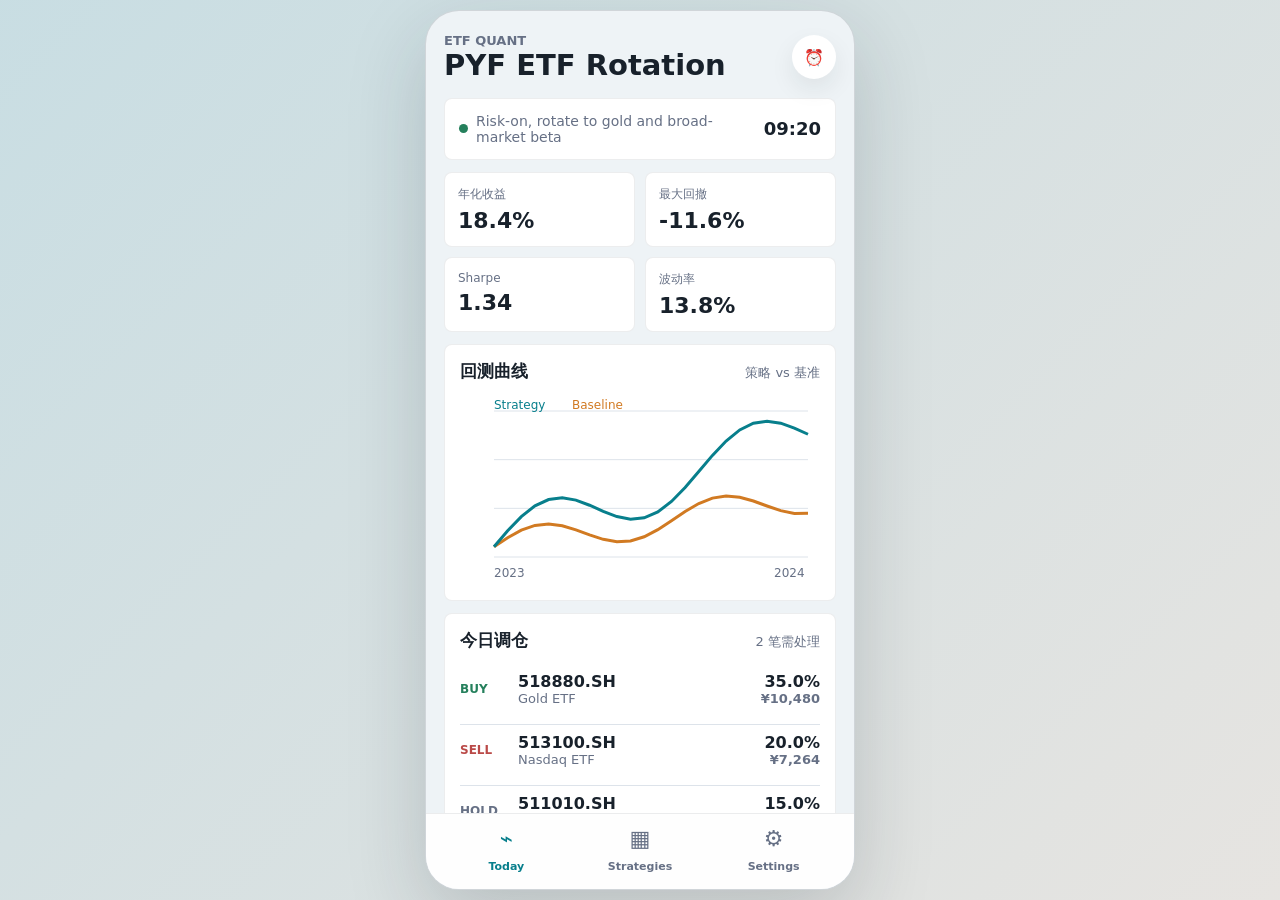
==== demos/ios-mobile/index.html @ 1123a661 "Add iOS quant app demo" ====
<!doctype html>
<html lang="zh-CN">
  <head>
    <meta charset="utf-8" />
    <meta name="viewport" content="width=device-width, initial-scale=1" />
    <title>ETF Quant iOS Demo</title>
    <link rel="stylesheet" href="./style.css" />
  </head>
  <body>
    <main class="phone-shell" aria-label="ETF Quant iOS demo">
      <section class="screen" data-view="today">
        <header class="topbar">
          <div>
            <p class="eyebrow">ETF Quant</p>
            <h1 id="strategyName">PYF ETF Rotation</h1>
          </div>
          <button class="icon-button" id="notifyButton" title="设置提醒" aria-label="设置提醒">⏰</button>
        </header>

        <section class="signal-panel">
          <div>
            <span class="status-dot"></span>
            <span id="latestSignal">Risk-on, rotate to gold and broad-market beta</span>
          </div>
          <strong id="reminderTime">09:20</strong>
        </section>

        <section class="metric-grid" aria-label="策略指标">
          <article>
            <span>年化收益</span>
            <strong id="annualReturn">18.4%</strong>
          </article>
          <article>
            <span>最大回撤</span>
            <strong id="maxDrawdown">-11.6%</strong>
          </article>
          <article>
            <span>Sharpe</span>
            <strong id="sharpe">1.34</strong>
          </article>
          <article>
            <span>波动率</span>
            <strong id="volatility">13.8%</strong>
          </article>
        </section>

        <section class="card chart-card">
          <div class="section-head">
            <h2>回测曲线</h2>
            <span>策略 vs 基准</span>
          </div>
          <canvas id="equityCanvas" width="640" height="320"></canvas>
        </section>

        <section class="card">
          <div class="section-head">
            <h2>今日调仓</h2>
            <span id="orderSummary">2 笔需处理</span>
          </div>
          <div id="ordersList" class="orders-list"></div>
        </section>
      </section>

      <section class="screen hidden" data-view="strategies">
        <header class="topbar compact">
          <div>
            <p class="eyebrow">选择策略</p>
            <h1>Strategies</h1>
          </div>
        </header>
        <div id="strategyList" class="strategy-list"></div>
        <section class="card">
          <div class="section-head">
            <h2>目标权重</h2>
            <span id="allocationName">PYF ETF Rotation</span>
          </div>
          <div id="allocationList" class="allocation-list"></div>
        </section>
      </section>

      <section class="screen hidden" data-view="settings">
        <header class="topbar compact">
          <div>
            <p class="eyebrow">提醒设置</p>
            <h1>Settings</h1>
          </div>
        </header>
        <section class="card settings-card">
          <label for="timeInput">每日提醒时间</label>
          <input id="timeInput" type="time" value="09:20" />
          <button id="saveReminderButton">保存提醒</button>
          <p id="permissionText">浏览器 demo 会模拟提醒设置；原生 iOS 版本使用本地通知。</p>
        </section>
        <section class="card">
          <div class="section-head">
            <h2>后续数据连接</h2>
          </div>
          <p class="body-copy">当前 demo 使用内置样例数据。下一步可以把策略列表、调仓计划和回测曲线接到现有 Python 服务。</p>
        </section>
      </section>

      <nav class="tabbar" aria-label="主导航">
        <button class="active" data-tab="today" aria-label="今日">⌁<span>Today</span></button>
        <button data-tab="strategies" aria-label="策略">▦<span>Strategies</span></button>
        <button data-tab="settings" aria-label="设置">⚙<span>Settings</span></button>
      </nav>
    </main>
    <div id="toast" class="toast" role="status"></div>
    <script src="./app.js"></script>
  </body>
</html>
---- demos/ios-mobile/style.css ----
:root {
  color-scheme: light;
  --ink: #18212b;
  --muted: #667085;
  --line: #dde3ea;
  --paper: #ffffff;
  --wash: #eef3f6;
  --teal: #087f8c;
  --green: #25805c;
  --red: #ba4a48;
  --orange: #d17a22;
  --blue: #4769b2;
}

* {
  box-sizing: border-box;
}

body {
  margin: 0;
  min-height: 100vh;
  display: grid;
  place-items: center;
  background:
    linear-gradient(135deg, rgba(8, 127, 140, 0.14), rgba(209, 122, 34, 0.08)),
    #e8edf1;
  font-family: ui-sans-serif, system-ui, -apple-system, BlinkMacSystemFont, "Segoe UI", sans-serif;
  color: var(--ink);
}

button,
input {
  font: inherit;
}

.phone-shell {
  width: min(100vw, 430px);
  height: min(100vh, 880px);
  min-height: 760px;
  position: relative;
  overflow: hidden;
  background: var(--wash);
  border: 1px solid rgba(24, 33, 43, 0.14);
  border-radius: 34px;
  box-shadow: 0 28px 80px rgba(24, 33, 43, 0.18);
}

.screen {
  height: calc(100% - 76px);
  overflow: auto;
  padding: 22px 18px 18px;
}

.hidden {
  display: none;
}

.topbar {
  display: flex;
  justify-content: space-between;
  align-items: center;
  gap: 16px;
  margin-bottom: 16px;
}

.topbar.compact {
  margin-bottom: 20px;
}

.eyebrow {
  margin: 0 0 2px;
  color: var(--muted);
  font-size: 13px;
  font-weight: 700;
  text-transform: uppercase;
  letter-spacing: 0;
}

h1,
h2,
p {
  margin: 0;
}

h1 {
  font-size: 29px;
  line-height: 1.1;
  letter-spacing: 0;
}

h2 {
  font-size: 17px;
  letter-spacing: 0;
}

.icon-button {
  width: 44px;
  height: 44px;
  border: 0;
  border-radius: 999px;
  background: var(--paper);
  color: var(--ink);
  box-shadow: 0 10px 24px rgba(24, 33, 43, 0.08);
}

.signal-panel,
.card,
.metric-grid article,
.strategy-button {
  background: var(--paper);
  border: 1px solid rgba(24, 33, 43, 0.08);
  border-radius: 8px;
}

.signal-panel {
  display: flex;
  align-items: center;
  justify-content: space-between;
  gap: 12px;
  padding: 14px;
  margin-bottom: 12px;
}

.signal-panel div {
  display: flex;
  align-items: center;
  gap: 8px;
  min-width: 0;
  color: var(--muted);
  font-size: 14px;
}

.signal-panel strong {
  font-size: 18px;
}

.status-dot {
  width: 9px;
  height: 9px;
  flex: 0 0 auto;
  border-radius: 50%;
  background: var(--green);
}

.metric-grid {
  display: grid;
  grid-template-columns: 1fr 1fr;
  gap: 10px;
  margin-bottom: 12px;
}

.metric-grid article {
  padding: 13px;
}

.metric-grid span {
  display: block;
  color: var(--muted);
  font-size: 12px;
  margin-bottom: 5px;
}

.metric-grid strong {
  display: block;
  font-size: 22px;
}

.card {
  padding: 15px;
  margin-bottom: 12px;
}

.section-head {
  display: flex;
  justify-content: space-between;
  gap: 12px;
  align-items: baseline;
  margin-bottom: 12px;
}

.section-head span {
  color: var(--muted);
  font-size: 13px;
  white-space: nowrap;
}

.chart-card canvas {
  display: block;
  width: 100%;
  height: 190px;
}

.orders-list,
.allocation-list,
.strategy-list {
  display: grid;
  gap: 10px;
}

.order-row,
.allocation-row {
  display: grid;
  gap: 8px;
}

.order-row {
  grid-template-columns: 50px 1fr auto;
  align-items: center;
  padding: 8px 0;
  border-top: 1px solid var(--line);
}

.order-row:first-child {
  border-top: 0;
}

.side {
  font-size: 12px;
  font-weight: 800;
}

.side.buy {
  color: var(--green);
}

.side.sell {
  color: var(--red);
}

.side.hold {
  color: var(--muted);
}

.symbol {
  font-weight: 800;
}

.name,
.subtext,
.body-copy {
  color: var(--muted);
  font-size: 13px;
}

.amount {
  text-align: right;
  font-weight: 800;
}

.strategy-button {
  width: 100%;
  text-align: left;
  padding: 14px;
  border-color: rgba(24, 33, 43, 0.08);
}

.strategy-button.active {
  border-color: rgba(8, 127, 140, 0.75);
  box-shadow: inset 0 0 0 1px rgba(8, 127, 140, 0.45);
}

.strategy-button strong {
  display: block;
  font-size: 17px;
  margin-bottom: 4px;
}

.strategy-meta {
  display: flex;
  gap: 12px;
  margin-top: 10px;
  color: var(--muted);
  font-size: 13px;
}

.allocation-row {
  padding: 2px 0 8px;
}

.allocation-row header {
  display: flex;
  justify-content: space-between;
  gap: 10px;
}

.bar {
  height: 9px;
  overflow: hidden;
  background: #e4e9ee;
  border-radius: 999px;
}

.bar span {
  display: block;
  height: 100%;
  width: var(--w);
  background: var(--teal);
}

.settings-card {
  display: grid;
  gap: 12px;
}

.settings-card label {
  font-weight: 800;
}

.settings-card input {
  width: 100%;
  border: 1px solid var(--line);
  border-radius: 8px;
  padding: 12px;
  background: #f8fafb;
}

.settings-card button {
  border: 0;
  border-radius: 8px;
  padding: 12px 14px;
  background: var(--teal);
  color: #fff;
  font-weight: 800;
}

.settings-card p {
  color: var(--muted);
  font-size: 13px;
}

.tabbar {
  position: absolute;
  left: 0;
  right: 0;
  bottom: 0;
  height: 76px;
  display: grid;
  grid-template-columns: repeat(3, 1fr);
  gap: 1px;
  padding: 8px 14px 12px;
  border-top: 1px solid rgba(24, 33, 43, 0.08);
  background: rgba(255, 255, 255, 0.94);
}

.tabbar button {
  display: grid;
  place-items: center;
  gap: 2px;
  border: 0;
  background: transparent;
  color: var(--muted);
  font-size: 22px;
}

.tabbar button span {
  font-size: 11px;
  font-weight: 700;
}

.tabbar button.active {
  color: var(--teal);
}

.toast {
  position: fixed;
  left: 50%;
  bottom: 28px;
  transform: translateX(-50%) translateY(20px);
  opacity: 0;
  pointer-events: none;
  background: #15212d;
  color: #fff;
  padding: 10px 14px;
  border-radius: 8px;
  transition: 180ms ease;
}

.toast.show {
  opacity: 1;
  transform: translateX(-50%) translateY(0);
}

@media (max-width: 460px) {
  body {
    display: block;
    background: var(--wash);
  }

  .phone-shell {
    width: 100vw;
    height: 100vh;
    min-height: 100vh;
    border: 0;
    border-radius: 0;
    box-shadow: none;
  }
}
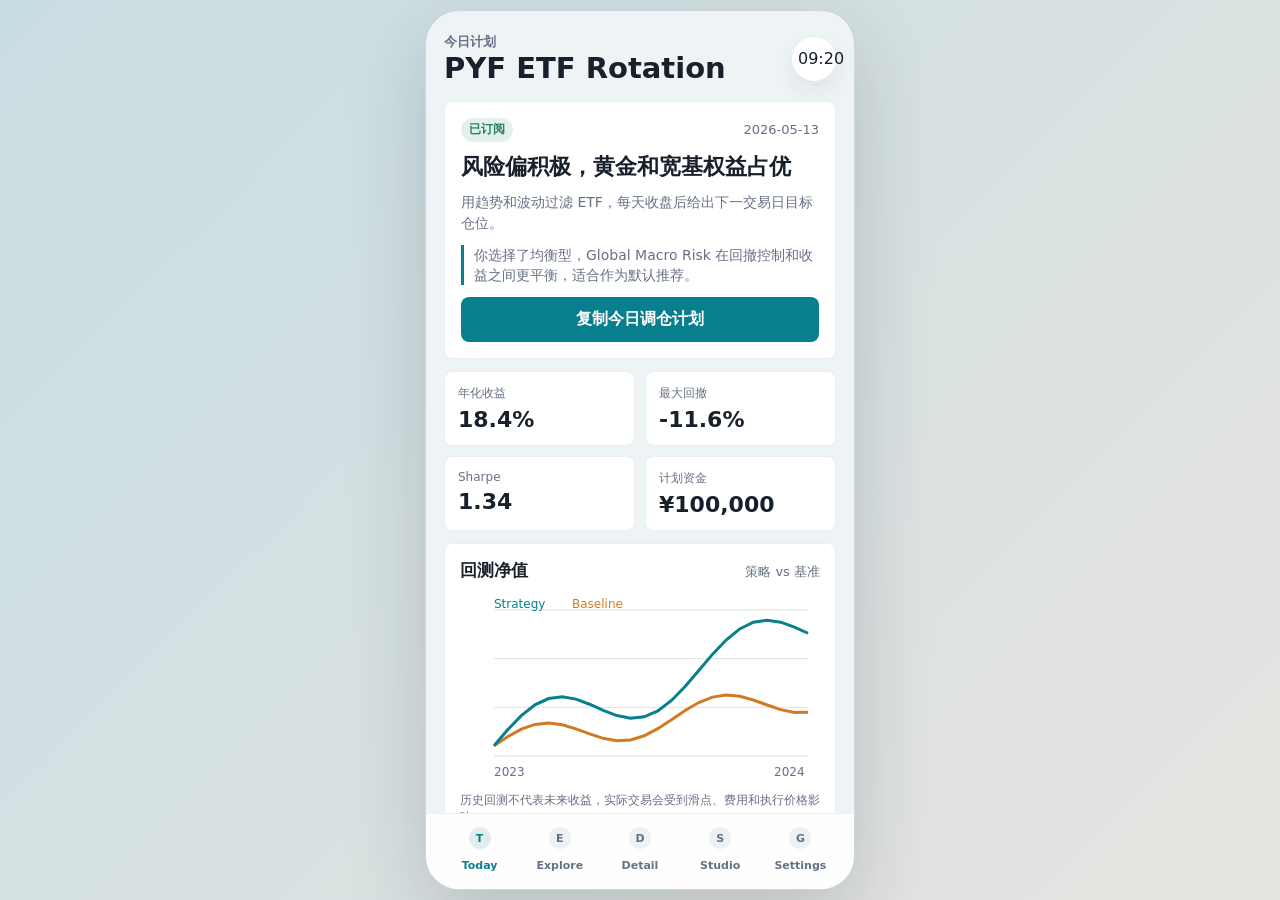
==== commit 931a1a6b: "demo" ====
--- a/demos/ios-mobile/index.html
+++ b/demos/ios-mobile/index.html
@@ -3,26 +3,29 @@
   <head>
     <meta charset="utf-8" />
     <meta name="viewport" content="width=device-width, initial-scale=1" />
-    <title>ETF Quant iOS Demo</title>
+    <title>ETF Quant Subscription Demo</title>
     <link rel="stylesheet" href="./style.css" />
   </head>
   <body>
-    <main class="phone-shell" aria-label="ETF Quant iOS demo">
+    <main class="phone-shell" aria-label="ETF Quant subscription platform demo">
       <section class="screen" data-view="today">
         <header class="topbar">
           <div>
-            <p class="eyebrow">ETF Quant</p>
+            <p class="eyebrow">今日计划</p>
             <h1 id="strategyName">PYF ETF Rotation</h1>
           </div>
-          <button class="icon-button" id="notifyButton" title="设置提醒" aria-label="设置提醒">⏰</button>
-        </header>
-
-        <section class="signal-panel">
-          <div>
-            <span class="status-dot"></span>
-            <span id="latestSignal">Risk-on, rotate to gold and broad-market beta</span>
-          </div>
-          <strong id="reminderTime">09:20</strong>
+          <button class="icon-button" id="notifyButton" title="设置提醒" aria-label="设置提醒">09:20</button>
+        </header>
+
+        <section class="hero-card">
+          <div class="hero-row">
+            <span id="subscriptionBadge" class="pill success">已订阅</span>
+            <span id="planDate">2026-05-13</span>
+          </div>
+          <h2 id="latestSignal">风险偏积极，黄金和宽基权益占优</h2>
+          <p id="plainSummary">用趋势和波动过滤 ETF，每天收盘后给出下一交易日目标仓位。</p>
+          <p id="recommendationText" class="recommendation">基于你的风险偏好推荐。</p>
+          <button id="copyPlanButton" class="primary-button">复制今日调仓计划</button>
         </section>
 
         <section class="metric-grid" aria-label="策略指标">
@@ -39,17 +42,18 @@
             <strong id="sharpe">1.34</strong>
           </article>
           <article>
-            <span>波动率</span>
-            <strong id="volatility">13.8%</strong>
+            <span>计划资金</span>
+            <strong id="capitalAmount">¥100,000</strong>
           </article>
         </section>
 
         <section class="card chart-card">
           <div class="section-head">
-            <h2>回测曲线</h2>
+            <h2>回测净值</h2>
             <span>策略 vs 基准</span>
           </div>
           <canvas id="equityCanvas" width="640" height="320"></canvas>
+          <p class="disclaimer">历史回测不代表未来收益，实际交易会受到滑点、费用和执行价格影响。</p>
         </section>
 
         <section class="card">
@@ -61,14 +65,85 @@
         </section>
       </section>
 
-      <section class="screen hidden" data-view="strategies">
-        <header class="topbar compact">
-          <div>
-            <p class="eyebrow">选择策略</p>
-            <h1>Strategies</h1>
-          </div>
-        </header>
-        <div id="strategyList" class="strategy-list"></div>
+      <section class="screen hidden" data-view="explore">
+        <header class="topbar compact">
+          <div>
+            <p class="eyebrow">策略市场</p>
+            <h1>Explore</h1>
+          </div>
+        </header>
+        <div class="segmented">
+          <button class="active">稳健收益</button>
+          <button>低回撤</button>
+          <button>高弹性</button>
+        </div>
+        <section class="card recommendation-card">
+          <div class="section-head">
+            <h2>为你推荐</h2>
+            <span id="riskProfileLabel">均衡型</span>
+          </div>
+          <p id="exploreRecommendation" class="body-copy"></p>
+          <button id="applyRecommendationButton" class="primary-button">使用推荐策略</button>
+        </section>
+        <div id="marketplaceList" class="strategy-list"></div>
+      </section>
+
+      <section class="screen hidden" data-view="detail">
+        <header class="topbar compact">
+          <div>
+            <p class="eyebrow">策略详情</p>
+            <h1 id="detailName">PYF ETF Rotation</h1>
+          </div>
+        </header>
+
+        <section class="card subscribe-card">
+          <div>
+            <span id="detailCreator" class="pill">PYF Research</span>
+            <h2 id="detailFit">适合想要积极轮动的 ETF 用户</h2>
+            <p id="detailSubtitle" class="body-copy">Momentum plus volatility rotation across A-share and commodity ETFs</p>
+          </div>
+          <button id="subscribeButton" class="primary-button">7 天试用，然后 ¥59/月</button>
+          <p class="disclaimer">试用期间可查看每日信号、调仓计划、风险提示和回测详情；不会自动连接券商下单。</p>
+        </section>
+
+        <section class="card trust-card">
+          <div>
+            <span>策略信任分</span>
+            <strong id="trustScore">92</strong>
+          </div>
+          <p id="creatorBio" class="body-copy"></p>
+        </section>
+
+        <section class="card">
+          <div class="section-head">
+            <h2>验证记录</h2>
+            <span>平台审核</span>
+          </div>
+          <ul id="verificationList" class="check-list"></ul>
+        </section>
+
+        <section class="card">
+          <div class="section-head">
+            <h2>策略原理</h2>
+            <span>新手可读</span>
+          </div>
+          <p id="principleText" class="body-copy"></p>
+        </section>
+
+        <section class="card">
+          <div class="section-head">
+            <h2>订阅后获得</h2>
+          </div>
+          <ul id="deliverablesList" class="check-list"></ul>
+        </section>
+
+        <section class="card">
+          <div class="section-head">
+            <h2>主要风险</h2>
+          </div>
+          <ul id="riskList" class="risk-list"></ul>
+        </section>
+
         <section class="card">
           <div class="section-head">
             <h2>目标权重</h2>
@@ -78,6 +153,62 @@
         </section>
       </section>
 
+      <section class="screen hidden" data-view="studio">
+        <header class="topbar compact">
+          <div>
+            <p class="eyebrow">策略发布</p>
+            <h1>Creator Studio</h1>
+          </div>
+        </header>
+
+        <section class="hero-card">
+          <div class="hero-row">
+            <span class="pill">平台抽成 20%</span>
+            <span>创作者 80%</span>
+          </div>
+          <h2>把你的策略发布给订阅用户</h2>
+          <p>上传策略说明、回测曲线、调仓频率和风险披露，通过审核后即可按月收费。</p>
+        </section>
+
+        <section class="metric-grid">
+          <article>
+            <span>月费示例</span>
+            <strong>¥99</strong>
+          </article>
+          <article>
+            <span>订阅用户</span>
+            <strong>300</strong>
+          </article>
+          <article>
+            <span>平台收入</span>
+            <strong>¥5,940</strong>
+          </article>
+          <article>
+            <span>创作者收入</span>
+            <strong>¥23,760</strong>
+          </article>
+        </section>
+
+        <section class="card">
+          <div class="section-head">
+            <h2>发布审核清单</h2>
+          </div>
+          <ul class="check-list">
+            <li>上传可复现回测配置和样本外曲线</li>
+            <li>解释策略逻辑，避免只给黑箱结果</li>
+            <li>披露最大回撤、换手率和失效场景</li>
+            <li>提供每日或每周调仓信号接口</li>
+          </ul>
+        </section>
+
+        <section class="card">
+          <div class="section-head">
+            <h2>平台提供</h2>
+          </div>
+          <p class="body-copy">策略市场曝光、订阅计费、信号分发、调仓提醒、回测展示模板和基础合规披露。</p>
+        </section>
+      </section>
+
       <section class="screen hidden" data-view="settings">
         <header class="topbar compact">
           <div>
@@ -86,23 +217,33 @@
           </div>
         </header>
         <section class="card settings-card">
-          <label for="timeInput">每日提醒时间</label>
+          <label for="capitalInput">计划投入金额</label>
+          <input id="capitalInput" type="number" min="1000" step="1000" value="100000" />
+          <label for="riskSelect">风险偏好</label>
+          <select id="riskSelect">
+            <option value="conservative">稳健型：优先控制回撤</option>
+            <option value="balanced" selected>均衡型：收益和回撤都要看</option>
+            <option value="growth">成长型：接受波动追求更高弹性</option>
+          </select>
+          <label for="timeInput">每日调仓提醒时间</label>
           <input id="timeInput" type="time" value="09:20" />
-          <button id="saveReminderButton">保存提醒</button>
+          <button id="saveProfileButton">保存画像和提醒</button>
           <p id="permissionText">浏览器 demo 会模拟提醒设置；原生 iOS 版本使用本地通知。</p>
         </section>
         <section class="card">
           <div class="section-head">
-            <h2>后续数据连接</h2>
-          </div>
-          <p class="body-copy">当前 demo 使用内置样例数据。下一步可以把策略列表、调仓计划和回测曲线接到现有 Python 服务。</p>
+            <h2>账户状态</h2>
+          </div>
+          <p id="accountSummary" class="body-copy">已订阅 1 个策略，调仓提醒开启。</p>
         </section>
       </section>
 
       <nav class="tabbar" aria-label="主导航">
-        <button class="active" data-tab="today" aria-label="今日">⌁<span>Today</span></button>
-        <button data-tab="strategies" aria-label="策略">▦<span>Strategies</span></button>
-        <button data-tab="settings" aria-label="设置">⚙<span>Settings</span></button>
+        <button class="active" data-tab="today" aria-label="今日"><span class="tab-icon">T</span><span>Today</span></button>
+        <button data-tab="explore" aria-label="市场"><span class="tab-icon">E</span><span>Explore</span></button>
+        <button data-tab="detail" aria-label="详情"><span class="tab-icon">D</span><span>Detail</span></button>
+        <button data-tab="studio" aria-label="发布"><span class="tab-icon">S</span><span>Studio</span></button>
+        <button data-tab="settings" aria-label="设置"><span class="tab-icon">G</span><span>Settings</span></button>
       </nav>
     </main>
     <div id="toast" class="toast" role="status"></div>
--- a/demos/ios-mobile/style.css
+++ b/demos/ios-mobile/style.css
@@ -33,6 +33,10 @@
   font: inherit;
 }
 
+select {
+  font: inherit;
+}
+
 .phone-shell {
   width: min(100vw, 430px);
   height: min(100vh, 880px);
@@ -106,10 +110,65 @@
 .signal-panel,
 .card,
 .metric-grid article,
-.strategy-button {
+.strategy-button,
+.hero-card {
   background: var(--paper);
   border: 1px solid rgba(24, 33, 43, 0.08);
   border-radius: 8px;
+}
+
+.hero-card {
+  display: grid;
+  gap: 12px;
+  padding: 16px;
+  margin-bottom: 12px;
+}
+
+.hero-card h2 {
+  font-size: 22px;
+  line-height: 1.2;
+}
+
+.hero-card p {
+  color: var(--muted);
+  font-size: 14px;
+  line-height: 1.45;
+}
+
+.hero-row,
+.card-topline {
+  display: flex;
+  justify-content: space-between;
+  gap: 10px;
+  align-items: center;
+  color: var(--muted);
+  font-size: 13px;
+}
+
+.pill {
+  display: inline-flex;
+  align-items: center;
+  min-height: 24px;
+  padding: 3px 8px;
+  border-radius: 999px;
+  background: #edf1f4;
+  color: var(--muted);
+  font-size: 12px;
+  font-weight: 800;
+}
+
+.pill.success {
+  background: rgba(37, 128, 92, 0.12);
+  color: var(--green);
+}
+
+.primary-button {
+  border: 0;
+  border-radius: 8px;
+  padding: 12px 14px;
+  background: var(--teal);
+  color: #fff;
+  font-weight: 800;
 }
 
 .signal-panel {
@@ -190,6 +249,23 @@
   height: 190px;
 }
 
+.disclaimer {
+  margin-top: 8px;
+  color: var(--muted);
+  font-size: 12px;
+  line-height: 1.35;
+}
+
+.recommendation {
+  border-left: 3px solid var(--teal);
+  padding-left: 10px;
+}
+
+.recommendation-card {
+  display: grid;
+  gap: 12px;
+}
+
 .orders-list,
 .allocation-list,
 .strategy-list {
@@ -273,6 +349,61 @@
   font-size: 13px;
 }
 
+.segmented {
+  display: grid;
+  grid-template-columns: repeat(3, 1fr);
+  gap: 6px;
+  margin-bottom: 12px;
+  padding: 4px;
+  border-radius: 8px;
+  background: #dfe7ec;
+}
+
+.segmented button {
+  min-height: 34px;
+  border: 0;
+  border-radius: 7px;
+  background: transparent;
+  color: var(--muted);
+  font-size: 13px;
+  font-weight: 800;
+}
+
+.segmented button.active {
+  color: var(--ink);
+  background: var(--paper);
+}
+
+.subscribe-card {
+  display: grid;
+  gap: 14px;
+}
+
+.subscribe-card h2 {
+  margin-top: 10px;
+  font-size: 21px;
+  line-height: 1.25;
+}
+
+.trust-card {
+  display: grid;
+  grid-template-columns: 92px 1fr;
+  gap: 14px;
+  align-items: center;
+}
+
+.trust-card span {
+  color: var(--muted);
+  font-size: 12px;
+}
+
+.trust-card strong {
+  display: block;
+  font-size: 36px;
+  color: var(--teal);
+  line-height: 1;
+}
+
 .allocation-row {
   padding: 2px 0 8px;
 }
@@ -306,7 +437,8 @@
   font-weight: 800;
 }
 
-.settings-card input {
+.settings-card input,
+.settings-card select {
   width: 100%;
   border: 1px solid var(--line);
   border-radius: 8px;
@@ -328,6 +460,40 @@
   font-size: 13px;
 }
 
+.check-list,
+.risk-list {
+  display: grid;
+  gap: 10px;
+  margin: 0;
+  padding: 0;
+  list-style: none;
+}
+
+.check-list li,
+.risk-list li {
+  position: relative;
+  padding-left: 22px;
+  color: var(--muted);
+  font-size: 14px;
+  line-height: 1.4;
+}
+
+.check-list li::before {
+  content: "✓";
+  position: absolute;
+  left: 0;
+  color: var(--green);
+  font-weight: 900;
+}
+
+.risk-list li::before {
+  content: "!";
+  position: absolute;
+  left: 0;
+  color: var(--orange);
+  font-weight: 900;
+}
+
 .tabbar {
   position: absolute;
   left: 0;
@@ -335,7 +501,7 @@
   bottom: 0;
   height: 76px;
   display: grid;
-  grid-template-columns: repeat(3, 1fr);
+  grid-template-columns: repeat(5, 1fr);
   gap: 1px;
   padding: 8px 14px 12px;
   border-top: 1px solid rgba(24, 33, 43, 0.08);
@@ -349,12 +515,27 @@
   border: 0;
   background: transparent;
   color: var(--muted);
-  font-size: 22px;
+  font-size: 16px;
 }
 
 .tabbar button span {
   font-size: 11px;
   font-weight: 700;
+}
+
+.tab-icon {
+  display: grid;
+  place-items: center;
+  width: 22px;
+  height: 22px;
+  border-radius: 999px;
+  background: #edf1f4;
+  font-size: 11px;
+  font-weight: 900;
+}
+
+.tabbar button.active .tab-icon {
+  background: rgba(8, 127, 140, 0.12);
 }
 
 .tabbar button.active {
